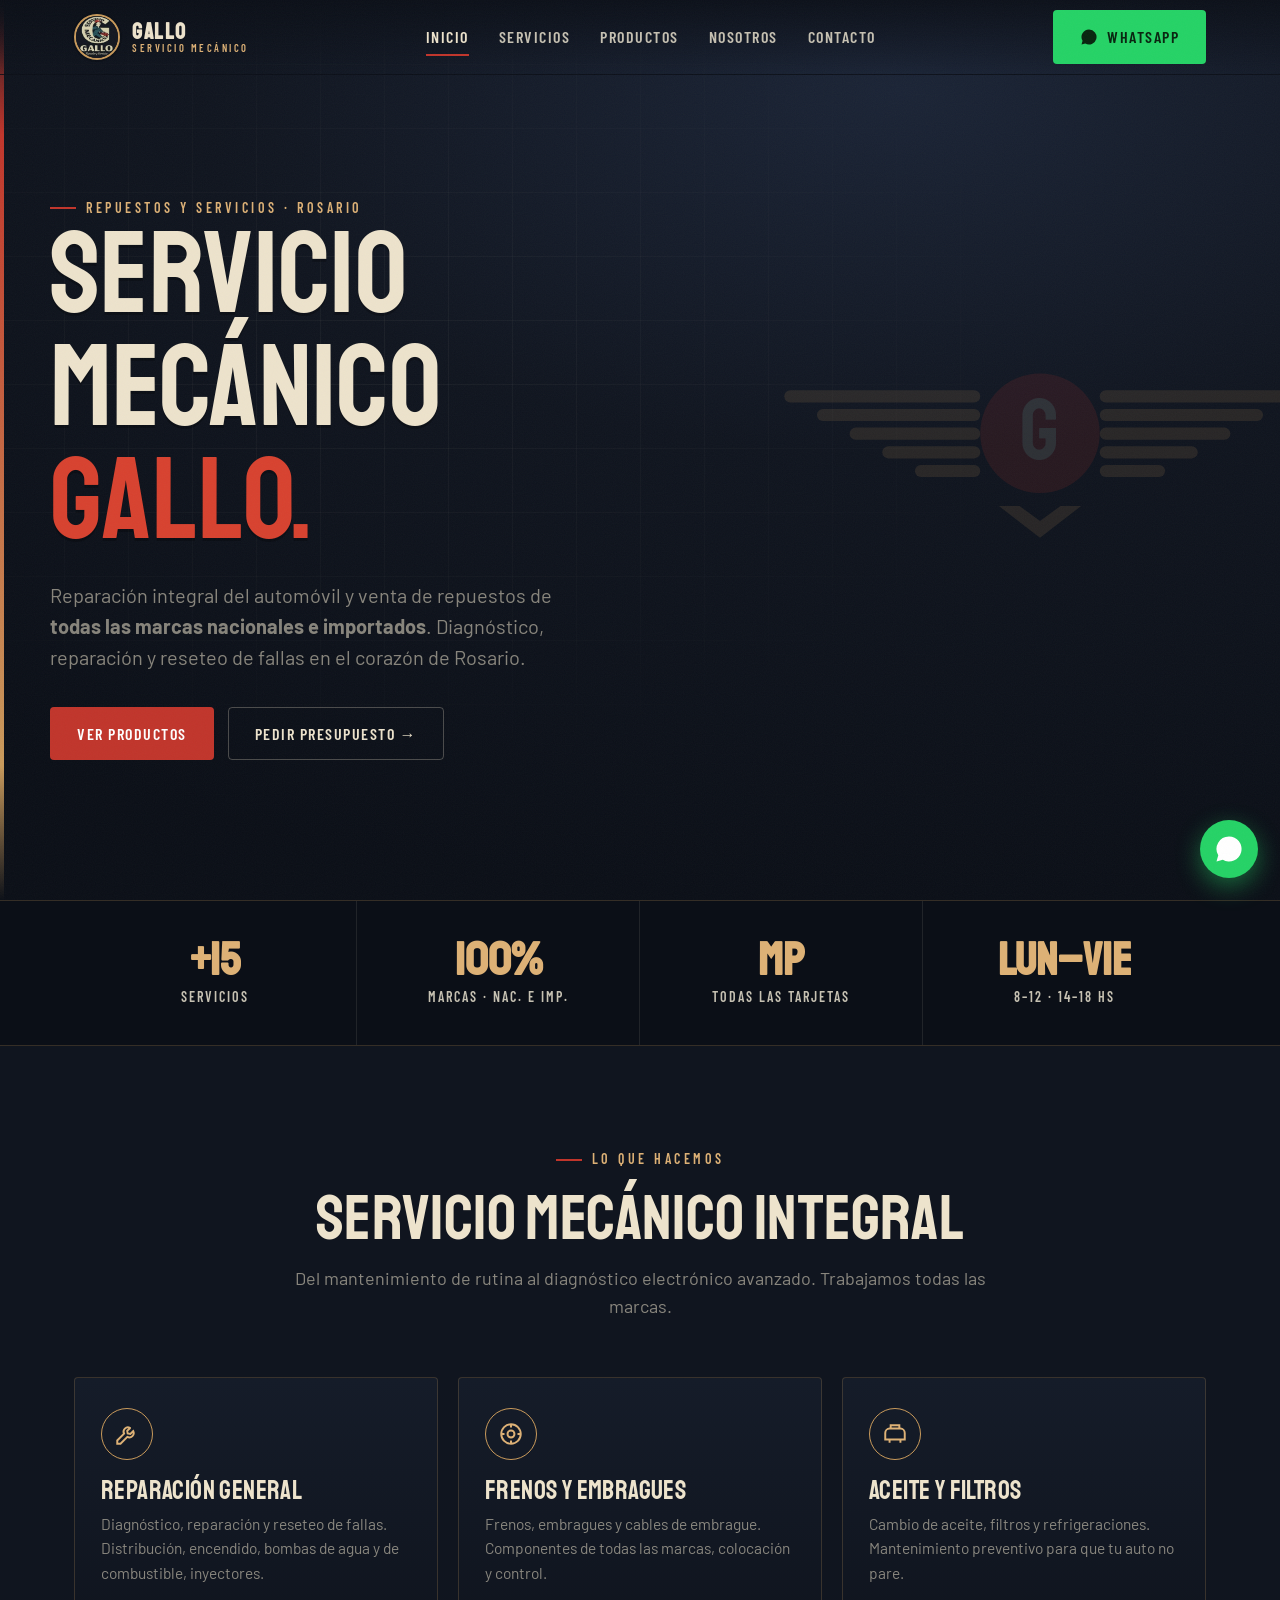
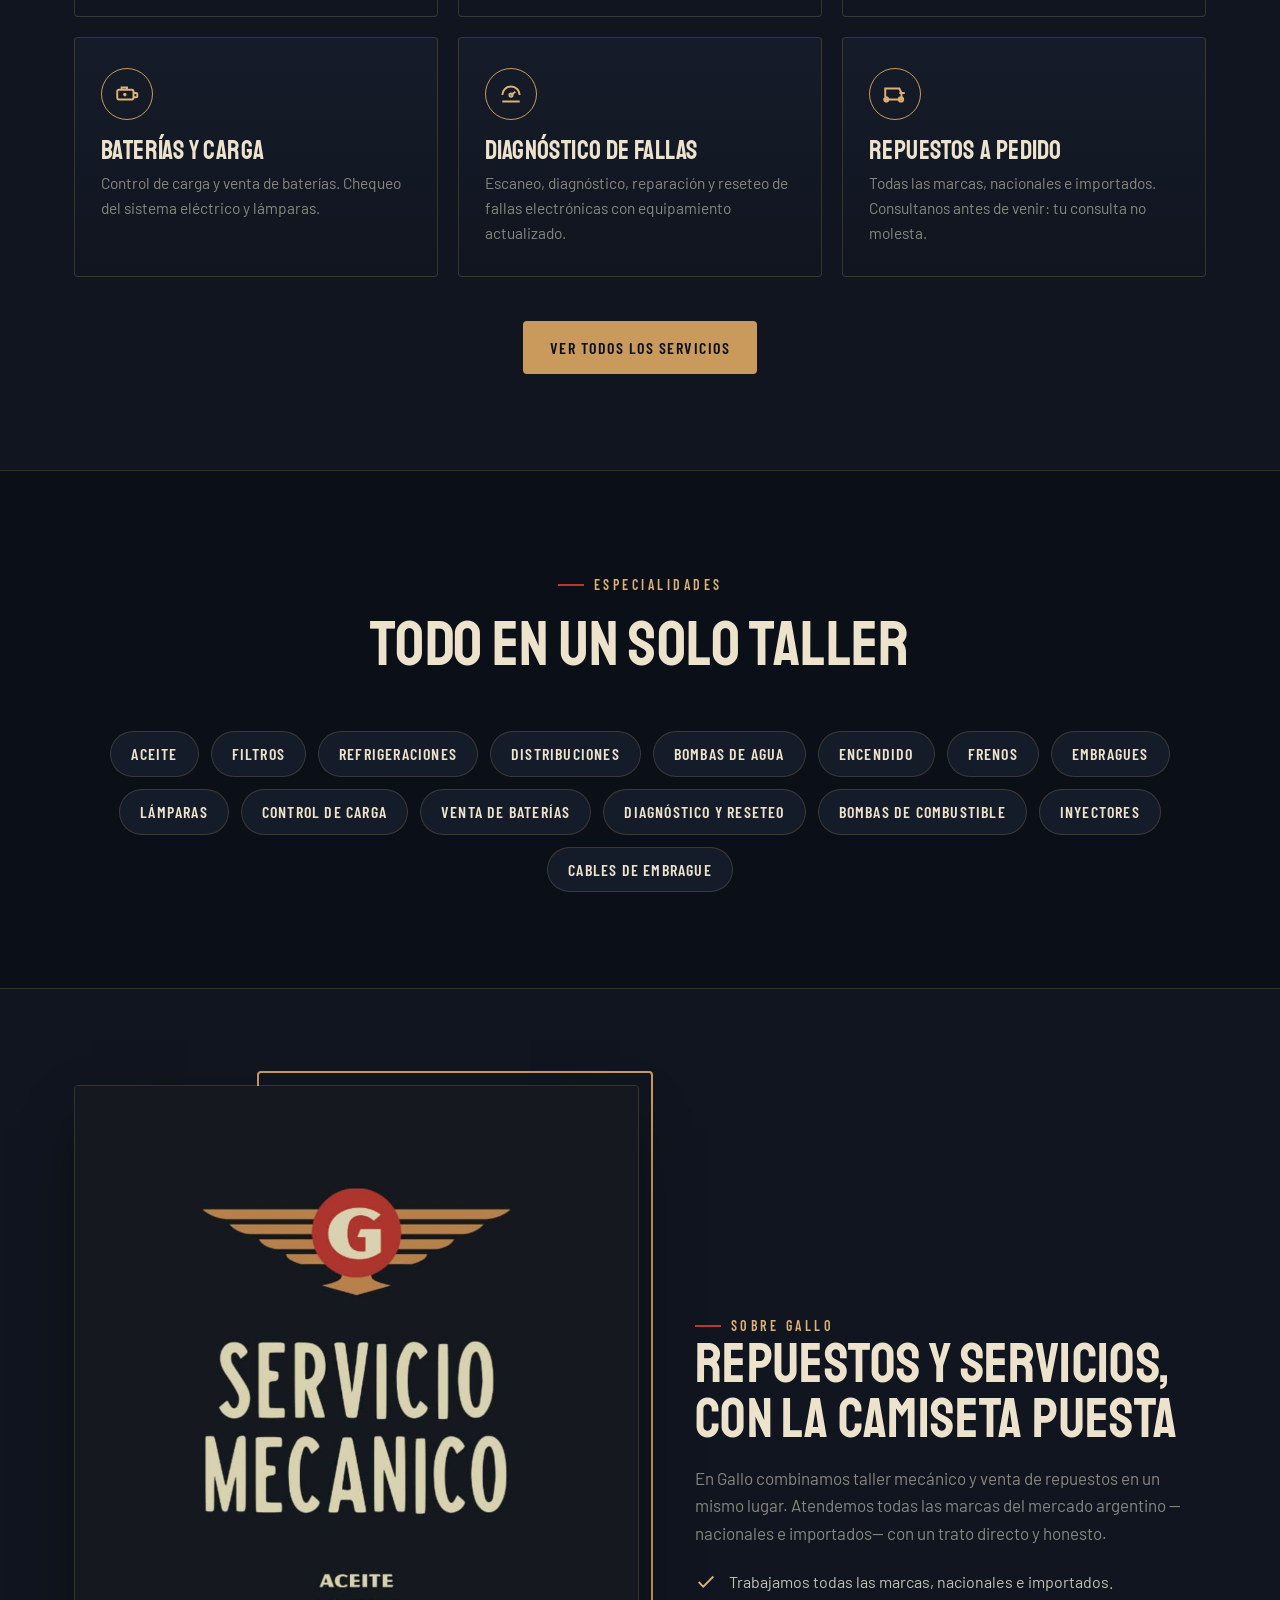
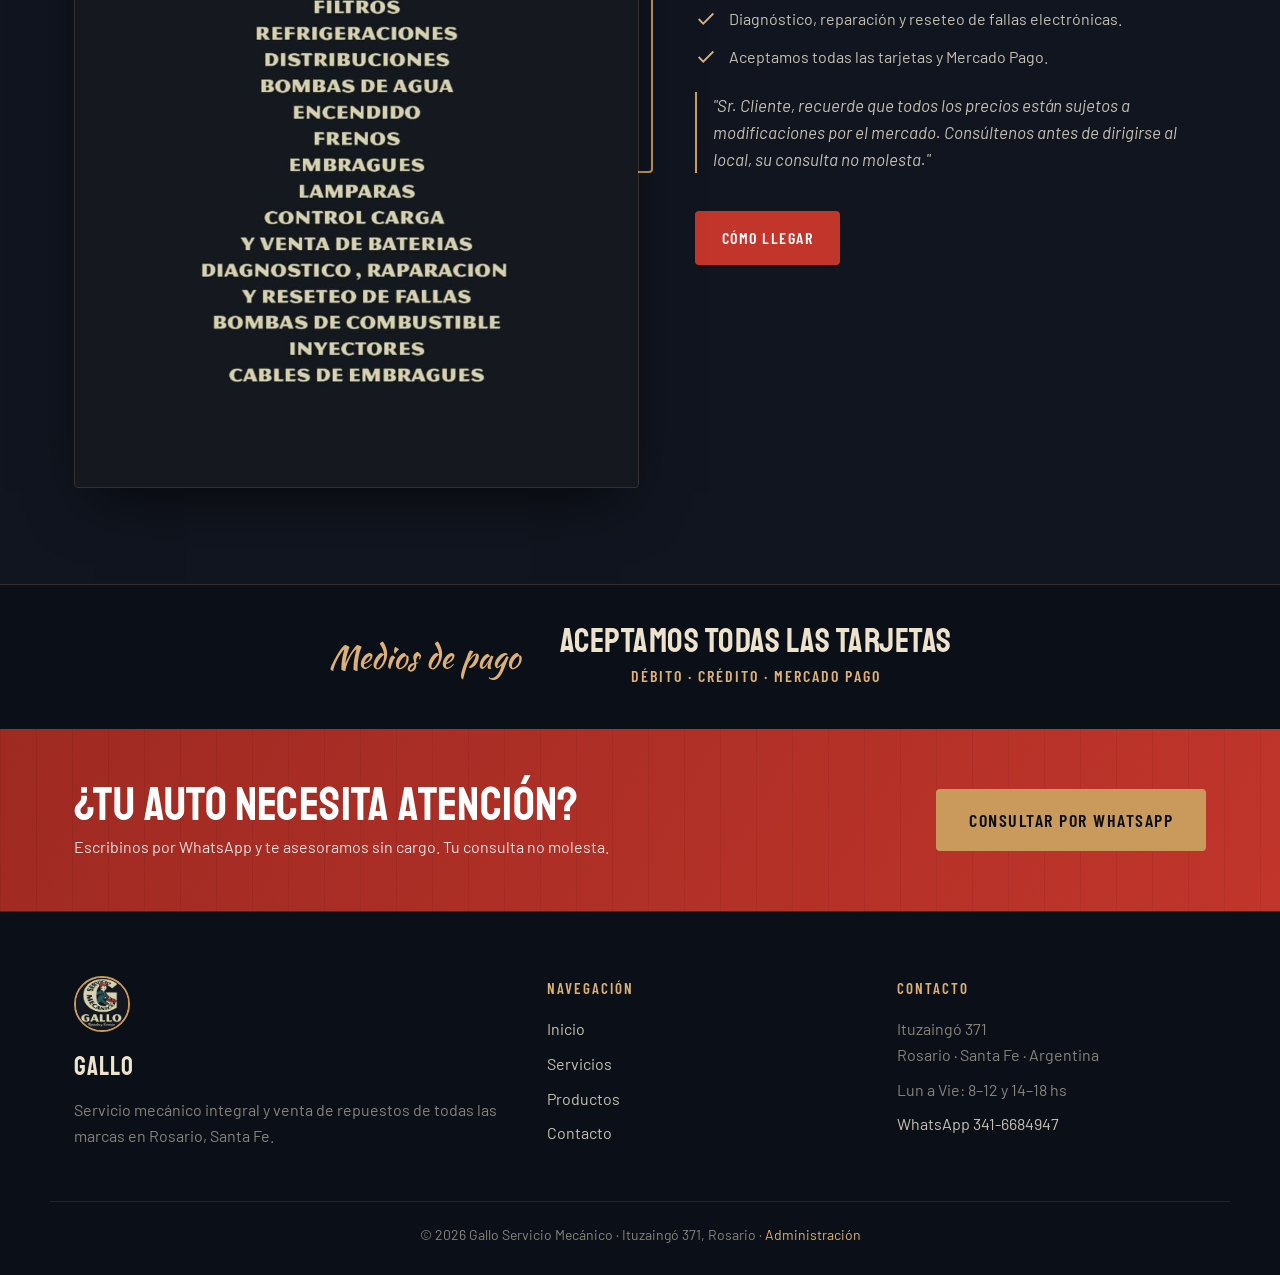
==== index.html @ 58a60e8d "Sitio Gallo Servicio Mecánico: web institucional + catálogo + panel admin (Supabase) Co-Authored-By:" ====
<!DOCTYPE html>
<html lang="es">
<head>
<meta charset="utf-8">
<meta name="viewport" content="width=device-width, initial-scale=1">
<title>GALLO Servicio Mecánico y Repuestos en Rosario | Ituzaingó 371</title>
<meta name="description" content="Gallo Servicio Mecánico en Rosario: reparación integral, repuestos de todas las marcas nacionales e importados. Aceite, filtros, frenos, embragues, inyectores y más. Ituzaingó 371. Consultas 341-6684947.">
<meta name="keywords" content="taller mecánico Rosario, servicio mecánico, repuestos autos Rosario, inyectores, embragues, frenos, distribución, Gallo Rosario">
<meta name="robots" content="index, follow">
<meta name="geo.region" content="AR-S">
<meta name="geo.placename" content="Rosario, Santa Fe">
<meta property="og:type" content="website">
<meta property="og:locale" content="es_AR">
<meta property="og:site_name" content="Gallo Servicio Mecánico">
<meta property="og:title" content="GALLO Servicio Mecánico y Repuestos en Rosario">
<meta property="og:description" content="Reparación integral y repuestos de todas las marcas. Ituzaingó 371, Rosario.">
<meta property="og:image" content="assets/servicio-mecanico.jpg">
<link rel="icon" href="assets/logo.jpg">
<link rel="preconnect" href="https://fonts.googleapis.com">
<link rel="preconnect" href="https://fonts.gstatic.com" crossorigin>
<link href="https://fonts.googleapis.com/css2?family=Staatliches&family=Barlow:wght@400;500;600;700&family=Barlow+Condensed:wght@500;600;700&family=Kaushan+Script&display=swap" rel="stylesheet">
<link rel="stylesheet" href="css/styles.css">
<script type="application/ld+json">
{
  "@context":"https://schema.org","@type":"AutoRepair",
  "name":"Gallo Servicio Mecánico",
  "description":"Servicio mecánico integral y venta de repuestos de todas las marcas nacionales e importados en Rosario.",
  "telephone":"+5493416684947",
  "url":"https://gallomecanico.com",
  "address":{"@type":"PostalAddress","streetAddress":"Ituzaingó 371","addressLocality":"Rosario","addressRegion":"Santa Fe","addressCountry":"AR"},
  "openingHoursSpecification":[{"@type":"OpeningHoursSpecification","dayOfWeek":["Monday","Tuesday","Wednesday","Thursday","Friday"],"opens":"08:00","closes":"12:00"},{"@type":"OpeningHoursSpecification","dayOfWeek":["Monday","Tuesday","Wednesday","Thursday","Friday"],"opens":"14:00","closes":"18:00"}],
  "priceRange":"$$"
}
</script>
</head>
<body>

<!-- ═══════════ NAV ═══════════ -->
<header class="nav">
  <div class="wrap nav-inner">
    <a href="index.html" class="brand">
      <img src="assets/logo.jpg" alt="Logo Gallo Servicio Mecánico">
      <span class="brand-txt"><b>GALLO</b><span>Servicio Mecánico</span></span>
    </a>
    <nav class="nav-links" id="navLinks">
      <a href="index.html" class="active">Inicio</a>
      <a href="servicios.html">Servicios</a>
      <a href="productos.html">Productos</a>
      <a href="index.html#nosotros">Nosotros</a>
      <a href="contacto.html">Contacto</a>
    </nav>
    <div class="nav-cta">
      <a class="btn btn-wa" href="https://wa.me/5493416684947?text=Hola%20Gallo!%20Quiero%20hacer%20una%20consulta." target="_blank" rel="noopener">
        <svg viewBox="0 0 24 24" fill="currentColor"><path d="M17.5 14.4c-.3-.15-1.77-.87-2.04-.97-.27-.1-.47-.15-.67.15-.2.3-.77.97-.94 1.17-.17.2-.35.22-.65.07-.3-.15-1.26-.46-2.4-1.48-.89-.79-1.49-1.77-1.66-2.07-.17-.3-.02-.46.13-.61.13-.13.3-.35.45-.52.15-.17.2-.3.3-.5.1-.2.05-.37-.02-.52-.07-.15-.67-1.62-.92-2.22-.24-.58-.49-.5-.67-.51h-.57c-.2 0-.52.07-.8.37-.27.3-1.04 1.02-1.04 2.49s1.07 2.89 1.22 3.09c.15.2 2.1 3.2 5.08 4.49.71.31 1.26.49 1.69.62.71.23 1.36.2 1.87.12.57-.09 1.77-.72 2.02-1.42.25-.7.25-1.29.17-1.42-.07-.13-.27-.2-.57-.35zM12 2a10 10 0 00-8.6 15.06L2 22l5.06-1.33A10 10 0 1012 2z"/></svg>
        WhatsApp
      </a>
    </div>
    <button class="nav-toggle" id="navToggle" aria-label="Menú"><span></span><span></span><span></span></button>
  </div>
</header>

<!-- ═══════════ HERO ═══════════ -->
<section class="hero" id="inicio">
  <div class="hero-grid-lines"></div>
  <div class="hero-accent"></div>

  <!-- emblema alado decorativo -->
  <svg class="hero-badge-deco" viewBox="0 0 600 260" aria-hidden="true">
    <g fill="currentColor">
      <rect x="26"  y="66"  width="210" height="13" rx="6.5"/>
      <rect x="61"  y="86"  width="175" height="13" rx="6.5"/>
      <rect x="96"  y="106" width="140" height="13" rx="6.5"/>
      <rect x="131" y="126" width="105" height="13" rx="6.5"/>
      <rect x="166" y="146" width="70"  height="13" rx="6.5"/>
      <rect x="364" y="66"  width="210" height="13" rx="6.5"/>
      <rect x="364" y="86"  width="175" height="13" rx="6.5"/>
      <rect x="364" y="106" width="140" height="13" rx="6.5"/>
      <rect x="364" y="126" width="105" height="13" rx="6.5"/>
      <rect x="364" y="146" width="70"  height="13" rx="6.5"/>
    </g>
    <circle cx="300" cy="112" r="64" fill="#C1352B"/>
    <text x="300" y="140" text-anchor="middle" font-family="Staatliches,sans-serif" font-size="92" fill="#EDE3CC">G</text>
    <path d="M256 190 L300 224 L344 190 L322 190 L300 206 L278 190 Z" fill="currentColor"/>
  </svg>

  <div class="wrap hero-content">
    <span class="eyebrow reveal">Repuestos y Servicios · Rosario</span>
    <h1 class="reveal" style="transition-delay:.05s">Servicio<br>Mecánico<br><span class="accent">Gallo.</span></h1>
    <p class="lead reveal" style="transition-delay:.1s">Reparación integral del automóvil y venta de repuestos de <strong>todas las marcas nacionales e importados</strong>. Diagnóstico, reparación y reseteo de fallas en el corazón de Rosario.</p>
    <div class="hero-cta reveal" style="transition-delay:.15s">
      <a class="btn btn-red" href="productos.html">Ver productos</a>
      <a class="btn btn-ghost" href="https://wa.me/5493416684947?text=Hola%20Gallo!%20Quiero%20un%20presupuesto." target="_blank" rel="noopener">Pedir presupuesto →</a>
    </div>
  </div>
</section>

<!-- ═══════════ STATS ═══════════ -->
<section class="stats">
  <div class="wrap stats-grid">
    <div class="stat reveal"><b>+15</b><span>Servicios</span></div>
    <div class="stat reveal" style="transition-delay:.05s"><b>100%</b><span>Marcas · Nac. e Imp.</span></div>
    <div class="stat reveal" style="transition-delay:.1s"><b>MP</b><span>Todas las tarjetas</span></div>
    <div class="stat reveal" style="transition-delay:.15s"><b>Lun–Vie</b><span>8–12 · 14–18 hs</span></div>
  </div>
</section>

<!-- ═══════════ SERVICIOS ═══════════ -->
<section class="section-pad" id="servicios">
  <div class="wrap">
    <div class="sec-head center reveal">
      <span class="eyebrow">Lo que hacemos</span>
      <h2>Servicio mecánico integral</h2>
      <p>Del mantenimiento de rutina al diagnóstico electrónico avanzado. Trabajamos todas las marcas.</p>
    </div>

    <div class="svc-grid">
      <article class="svc reveal">
        <div class="svc-ico"><svg viewBox="0 0 24 24" fill="none" stroke="currentColor" stroke-width="1.8"><path d="M14.7 6.3a4 4 0 00-5.4 5.4L3 18v3h3l6.3-6.3a4 4 0 005.4-5.4l-2.6 2.6-2.5-.4-.4-2.5 2.5-2.3z"/></svg></div>
        <h3>Reparación general</h3>
        <p>Diagnóstico, reparación y reseteo de fallas. Distribución, encendido, bombas de agua y de combustible, inyectores.</p>
      </article>
      <article class="svc reveal" style="transition-delay:.05s">
        <div class="svc-ico"><svg viewBox="0 0 24 24" fill="none" stroke="currentColor" stroke-width="1.8"><circle cx="12" cy="12" r="9"/><circle cx="12" cy="12" r="3.2"/><path d="M12 3v3M12 18v3M3 12h3M18 12h3"/></svg></div>
        <h3>Frenos y embragues</h3>
        <p>Frenos, embragues y cables de embrague. Componentes de todas las marcas, colocación y control.</p>
      </article>
      <article class="svc reveal" style="transition-delay:.1s">
        <div class="svc-ico"><svg viewBox="0 0 24 24" fill="none" stroke="currentColor" stroke-width="1.8"><path d="M7 7h10a4 4 0 014 4v6H3v-6a4 4 0 014-4z"/><path d="M8 7V4h8v3M7 17v3M17 17v3"/></svg></div>
        <h3>Aceite y filtros</h3>
        <p>Cambio de aceite, filtros y refrigeraciones. Mantenimiento preventivo para que tu auto no pare.</p>
      </article>
      <article class="svc reveal">
        <div class="svc-ico"><svg viewBox="0 0 24 24" fill="none" stroke="currentColor" stroke-width="1.8"><rect x="3" y="8" width="15" height="9" rx="1.5"/><path d="M18 11h2.5a1 1 0 011 1v2a1 1 0 01-1 1H18M7 8V6h5v2M8.5 12.5h3M10 11v3"/></svg></div>
        <h3>Baterías y carga</h3>
        <p>Control de carga y venta de baterías. Chequeo del sistema eléctrico y lámparas.</p>
      </article>
      <article class="svc reveal" style="transition-delay:.05s">
        <div class="svc-ico"><svg viewBox="0 0 24 24" fill="none" stroke="currentColor" stroke-width="1.8"><path d="M4 13a8 8 0 0116 0"/><path d="M12 13l4-3"/><circle cx="12" cy="13" r="1.5"/><path d="M4 19h16"/></svg></div>
        <h3>Diagnóstico de fallas</h3>
        <p>Escaneo, diagnóstico, reparación y reseteo de fallas electrónicas con equipamiento actualizado.</p>
      </article>
      <article class="svc reveal" style="transition-delay:.1s">
        <div class="svc-ico"><svg viewBox="0 0 24 24" fill="none" stroke="currentColor" stroke-width="1.8"><path d="M3 7h13l2 4v6H3zM16 11h5M6 17a2 2 0 100 .01"/><circle cx="17.5" cy="17" r="2"/></svg></div>
        <h3>Repuestos a pedido</h3>
        <p>Todas las marcas, nacionales e importados. Consultanos antes de venir: tu consulta no molesta.</p>
      </article>
    </div>

    <div class="center reveal" style="margin-top:44px">
      <a class="btn btn-gold" href="servicios.html">Ver todos los servicios</a>
    </div>
  </div>
</section>

<!-- ═══════════ LISTA COMPLETA (chips) ═══════════ -->
<section class="section-pad bg-900" style="border-top:1px solid var(--line);border-bottom:1px solid var(--line)">
  <div class="wrap">
    <div class="sec-head center reveal">
      <span class="eyebrow">Especialidades</span>
      <h2>Todo en un solo taller</h2>
    </div>
    <div class="svc-chips reveal">
      <span class="chip">Aceite</span><span class="chip">Filtros</span><span class="chip">Refrigeraciones</span>
      <span class="chip">Distribuciones</span><span class="chip">Bombas de agua</span><span class="chip">Encendido</span>
      <span class="chip">Frenos</span><span class="chip">Embragues</span><span class="chip">Lámparas</span>
      <span class="chip">Control de carga</span><span class="chip">Venta de baterías</span>
      <span class="chip">Diagnóstico y reseteo</span><span class="chip">Bombas de combustible</span>
      <span class="chip">Inyectores</span><span class="chip">Cables de embrague</span>
    </div>
  </div>
</section>

<!-- ═══════════ NOSOTROS ═══════════ -->
<section class="section-pad" id="nosotros">
  <div class="wrap split">
    <div class="split-media reveal">
      <span class="frame"></span>
      <img src="assets/servicio-mecanico.jpg" alt="Servicio Mecánico Gallo en Rosario">
    </div>
    <div class="reveal" style="transition-delay:.08s">
      <span class="eyebrow">Sobre Gallo</span>
      <h2>Repuestos y servicios, con la camiseta puesta</h2>
      <p>En Gallo combinamos taller mecánico y venta de repuestos en un mismo lugar. Atendemos todas las marcas del mercado argentino —nacionales e importados— con un trato directo y honesto.</p>
      <ul>
        <li><svg viewBox="0 0 24 24" fill="none" stroke="currentColor" stroke-width="2"><path d="M20 6L9 17l-5-5"/></svg><span>Trabajamos todas las marcas, nacionales e importados.</span></li>
        <li><svg viewBox="0 0 24 24" fill="none" stroke="currentColor" stroke-width="2"><path d="M20 6L9 17l-5-5"/></svg><span>Diagnóstico, reparación y reseteo de fallas electrónicas.</span></li>
        <li><svg viewBox="0 0 24 24" fill="none" stroke="currentColor" stroke-width="2"><path d="M20 6L9 17l-5-5"/></svg><span>Aceptamos todas las tarjetas y Mercado Pago.</span></li>
      </ul>
      <p style="font-style:italic;color:var(--cream-dim);border-left:2px solid var(--gold);padding-left:16px">"Sr. Cliente, recuerde que todos los precios están sujetos a modificaciones por el mercado. Consúltenos antes de dirigirse al local, su consulta no molesta."</p>
      <a class="btn btn-red" style="margin-top:22px" href="contacto.html">Cómo llegar</a>
    </div>
  </div>
</section>

<!-- ═══════════ MEDIOS DE PAGO ═══════════ -->
<section class="pay">
  <div class="wrap reveal">
    <span class="script">Medios de pago</span>
    <div style="display:flex;flex-direction:column;align-items:center;gap:6px">
      <strong class="display" style="font-size:34px;color:var(--cream)">Aceptamos todas las tarjetas</strong>
      <span class="cond" style="text-transform:uppercase;letter-spacing:2px;color:var(--gold-bright);font-weight:600">Débito · Crédito · Mercado Pago</span>
    </div>
  </div>
</section>

<!-- ═══════════ CTA ═══════════ -->
<section class="cta-strip">
  <div class="wrap">
    <div>
      <h2>¿Tu auto necesita atención?</h2>
      <p>Escribinos por WhatsApp y te asesoramos sin cargo. Tu consulta no molesta.</p>
    </div>
    <a class="btn btn-gold" href="https://wa.me/5493416684947?text=Hola%20Gallo!%20Necesito%20un%20turno." target="_blank" rel="noopener" style="font-size:18px;padding:16px 32px">Consultar por WhatsApp</a>
  </div>
</section>

<!-- ═══════════ FOOTER ═══════════ -->
<footer class="footer" id="contacto">
  <div class="wrap footer-grid">
    <div class="footer-brand">
      <img src="assets/logo.jpg" alt="Gallo Servicio Mecánico">
      <p style="color:var(--cream);font-family:'Staatliches';font-size:26px;letter-spacing:1px">GALLO</p>
      <p>Servicio mecánico integral y venta de repuestos de todas las marcas en Rosario, Santa Fe.</p>
    </div>
    <div>
      <h4>Navegación</h4>
      <a href="index.html">Inicio</a>
      <a href="servicios.html">Servicios</a>
      <a href="productos.html">Productos</a>
      <a href="contacto.html">Contacto</a>
    </div>
    <div>
      <h4>Contacto</h4>
      <p>Ituzaingó 371<br>Rosario · Santa Fe · Argentina</p>
      <p>Lun a Vie: 8–12 y 14–18 hs</p>
      <a href="https://wa.me/5493416684947" target="_blank" rel="noopener">WhatsApp 341-6684947</a>
    </div>
  </div>
  <div class="wrap footer-bottom">
    © <span id="yr"></span> Gallo Servicio Mecánico · Ituzaingó 371, Rosario · <a href="admin.html">Administración</a>
  </div>
</footer>

<a class="wa-float" href="https://wa.me/5493416684947?text=Hola%20Gallo!" target="_blank" rel="noopener" aria-label="WhatsApp">
  <svg viewBox="0 0 24 24" fill="currentColor"><path d="M17.5 14.4c-.3-.15-1.77-.87-2.04-.97-.27-.1-.47-.15-.67.15-.2.3-.77.97-.94 1.17-.17.2-.35.22-.65.07-.3-.15-1.26-.46-2.4-1.48-.89-.79-1.49-1.77-1.66-2.07-.17-.3-.02-.46.13-.61.13-.13.3-.35.45-.52.15-.17.2-.3.3-.5.1-.2.05-.37-.02-.52-.07-.15-.67-1.62-.92-2.22-.24-.58-.49-.5-.67-.51h-.57c-.2 0-.52.07-.8.37-.27.3-1.04 1.02-1.04 2.49s1.07 2.89 1.22 3.09c.15.2 2.1 3.2 5.08 4.49.71.31 1.26.49 1.69.62.71.23 1.36.2 1.87.12.57-.09 1.77-.72 2.02-1.42.25-.7.25-1.29.17-1.42-.07-.13-.27-.2-.57-.35zM12 2a10 10 0 00-8.6 15.06L2 22l5.06-1.33A10 10 0 1012 2z"/></svg>
</a>

<script>document.getElementById('yr').textContent=new Date().getFullYear();</script>
<script src="js/site.js"></script>
</body>
</html>
---- css/styles.css ----
/* ======================================================================
   GALLO · Servicio Mecánico — Sistema de diseño
   Estética: vintage garage / automotor retro
   Navy profundo · crema · rojo insignia · dorado ala
   ====================================================================== */

/* ---------- Tokens ---------- */
:root{
  --navy-900:#0B0F17;
  --navy-800:#10151F;
  --navy-700:#151C29;
  --navy-600:#1B2434;
  --navy-500:#232E42;
  --line:rgba(201,154,91,.22);      /* hairline dorada */
  --line-soft:rgba(237,227,204,.10);

  --cream:#EDE3CC;
  --cream-dim:#C6C1B2;
  --cream-mute:rgba(237,227,204,.55);

  --red:#C1352B;
  --red-bright:#D8422F;
  --red-deep:#9E2A22;

  --gold:#C99A5B;
  --gold-bright:#DDB176;

  --wa:#25D366;
  --wa-dark:#1DAE55;

  --shadow-lg:0 24px 60px -20px rgba(0,0,0,.7);
  --shadow-md:0 12px 30px -12px rgba(0,0,0,.6);

  --maxw:1180px;
  --radius:4px;
}

/* ---------- Reset ---------- */
*,*::before,*::after{box-sizing:border-box;margin:0;padding:0}
html{scroll-behavior:smooth;-webkit-text-size-adjust:100%}
body{
  font-family:'Barlow',system-ui,sans-serif;
  color:var(--cream);
  background:var(--navy-800);
  line-height:1.6;
  overflow-x:hidden;
  -webkit-font-smoothing:antialiased;
}
img{max-width:100%;display:block}
a{color:inherit}

/* Grano/textura sutil global */
body::before{
  content:"";
  position:fixed;inset:0;z-index:9999;pointer-events:none;opacity:.035;
  background-image:url("data:image/svg+xml,%3Csvg xmlns='http://www.w3.org/2000/svg' width='140' height='140'%3E%3Cfilter id='n'%3E%3CfeTurbulence type='fractalNoise' baseFrequency='0.9' numOctaves='2'/%3E%3C/filter%3E%3Crect width='100%25' height='100%25' filter='url(%23n)'/%3E%3C/svg%3E");
}

/* ---------- Tipografía ---------- */
.display{font-family:'Staatliches',sans-serif;font-weight:400;letter-spacing:.5px;line-height:.95;text-transform:uppercase}
.script{font-family:'Kaushan Script',cursive;font-weight:400}
.cond{font-family:'Barlow Condensed',sans-serif}

h1,h2,h3{font-family:'Staatliches',sans-serif;font-weight:400;line-height:.98;text-transform:uppercase;letter-spacing:.4px;color:var(--cream)}

.eyebrow{
  font-family:'Barlow Condensed',sans-serif;
  text-transform:uppercase;letter-spacing:3.5px;font-weight:600;
  font-size:14px;color:var(--gold-bright);
  display:inline-flex;align-items:center;gap:10px;
}
.eyebrow::before{content:"";width:26px;height:2px;background:var(--red);display:inline-block}

/* ---------- Layout ---------- */
.wrap{max-width:var(--maxw);margin:0 auto;padding:0 24px;width:100%}
section{position:relative}
.section-pad{padding:96px 0}
.center{text-align:center}

/* ---------- Botones ---------- */
.btn{
  display:inline-flex;align-items:center;gap:9px;
  font-family:'Barlow Condensed',sans-serif;
  text-transform:uppercase;letter-spacing:1.5px;font-weight:600;font-size:16px;
  padding:13px 26px;border-radius:var(--radius);text-decoration:none;
  border:1.5px solid transparent;cursor:pointer;transition:.18s ease;
  white-space:nowrap;
}
.btn-red{background:var(--red);color:#fff}
.btn-red:hover{background:var(--red-bright);transform:translateY(-1px)}
.btn-wa{background:var(--wa);color:#08240f}
.btn-wa:hover{background:var(--wa-dark);color:#fff;transform:translateY(-1px)}
.btn-ghost{background:transparent;color:var(--cream);border-color:rgba(237,227,204,.28)}
.btn-ghost:hover{border-color:var(--gold);color:var(--gold-bright)}
.btn-gold{background:var(--gold);color:var(--navy-900)}
.btn-gold:hover{background:var(--gold-bright)}
.btn svg{width:18px;height:18px;flex-shrink:0}

/* ---------- Nav ---------- */
.nav{
  position:fixed;top:0;left:0;right:0;z-index:100;
  transition:background .3s,box-shadow .3s,border-color .3s;
  background:linear-gradient(180deg,rgba(11,15,23,.85),rgba(11,15,23,0));
  border-bottom:1px solid transparent;
}
.nav.scrolled{
  background:rgba(11,15,23,.96);
  backdrop-filter:blur(10px);
  border-bottom:1px solid var(--line);
  box-shadow:0 8px 30px -18px #000;
}
.nav-inner{display:flex;align-items:center;justify-content:space-between;gap:20px;height:74px}
.brand{display:flex;align-items:center;gap:12px;text-decoration:none;flex-shrink:0}
.brand img{height:46px;width:46px;object-fit:cover;border-radius:50%;border:2px solid var(--gold);box-shadow:0 0 0 2px var(--navy-900)}
.brand-txt{display:flex;flex-direction:column;line-height:1}
.brand-txt b{font-family:'Staatliches',sans-serif;font-size:22px;letter-spacing:1.5px;color:var(--cream)}
.brand-txt span{font-family:'Barlow Condensed',sans-serif;font-size:10.5px;letter-spacing:2.5px;text-transform:uppercase;color:var(--gold-bright);font-weight:600}
.nav-links{display:flex;align-items:center;gap:30px}
.nav-links a{
  text-decoration:none;color:var(--cream-dim);
  font-family:'Barlow Condensed',sans-serif;text-transform:uppercase;
  letter-spacing:1.5px;font-weight:600;font-size:16px;transition:color .18s;position:relative;
}
.nav-links a::after{content:"";position:absolute;left:0;bottom:-6px;height:2px;width:0;background:var(--red);transition:width .22s}
.nav-links a:hover{color:var(--cream)}
.nav-links a:hover::after,.nav-links a.active::after{width:100%}
.nav-links a.active{color:var(--cream)}
.nav-cta{display:flex;align-items:center;gap:12px;flex-shrink:0}
.nav-toggle{display:none;background:none;border:0;cursor:pointer;padding:6px}
.nav-toggle span{display:block;width:26px;height:2px;background:var(--cream);margin:5px 0;transition:.25s}

@media(max-width:900px){
  .nav-links{
    position:fixed;inset:74px 0 auto 0;flex-direction:column;gap:0;
    background:rgba(11,15,23,.98);backdrop-filter:blur(10px);
    border-bottom:1px solid var(--line);
    max-height:0;overflow:hidden;transition:max-height .3s ease;
  }
  .nav-links.open{max-height:340px}
  .nav-links a{padding:16px 24px;width:100%;border-bottom:1px solid var(--line-soft);font-size:19px}
  .nav-toggle{display:block}
  .nav-cta .btn{display:none}
}

/* ---------- Winged badge (SVG usa currentColor) ---------- */
.badge-wing{color:var(--gold)}

/* ---------- Hero ---------- */
.hero{
  min-height:100vh;display:flex;align-items:center;position:relative;overflow:hidden;
  background:radial-gradient(120% 90% at 70% 10%,#1b2436 0%,var(--navy-800) 45%,var(--navy-900) 100%);
}
.hero-grid-lines{
  position:absolute;inset:0;pointer-events:none;opacity:.5;
  background-image:linear-gradient(var(--line-soft) 1px,transparent 1px),linear-gradient(90deg,var(--line-soft) 1px,transparent 1px);
  background-size:64px 64px;
  mask-image:radial-gradient(70% 60% at 30% 40%,#000,transparent 80%);
}
.hero-accent{position:absolute;left:0;top:0;bottom:0;width:4px;background:linear-gradient(180deg,transparent,var(--red) 15%,var(--gold) 85%,transparent)}
.hero-content{position:relative;z-index:3;padding:120px 0 70px}
.hero h1{font-size:clamp(52px,9vw,120px);color:var(--cream);text-shadow:0 3px 0 rgba(0,0,0,.25)}
.hero h1 .accent{color:var(--red-bright)}
.hero .lead{max-width:540px;color:var(--cream-mute);font-size:clamp(17px,2vw,20px);margin:22px 0 34px;line-height:1.55}
.hero-cta{display:flex;gap:14px;flex-wrap:wrap}
.hero-badge-deco{
  position:absolute;right:-40px;top:50%;transform:translateY(-50%);
  width:min(46vw,560px);opacity:.13;z-index:1;color:var(--gold);pointer-events:none;
}
@media(max-width:760px){.hero-badge-deco{display:none}}

/* ---------- Stat strip ---------- */
.stats{background:var(--navy-900);border-top:1px solid var(--line);border-bottom:1px solid var(--line)}
.stats-grid{display:grid;grid-template-columns:repeat(4,1fr)}
.stat{padding:36px 20px;text-align:center;border-right:1px solid var(--line-soft)}
.stat:last-child{border-right:0}
.stat b{display:block;font-family:'Staatliches',sans-serif;font-size:46px;color:var(--gold-bright);line-height:1}
.stat span{font-family:'Barlow Condensed',sans-serif;text-transform:uppercase;letter-spacing:2px;font-size:14px;color:var(--cream-dim);font-weight:600}
@media(max-width:720px){.stats-grid{grid-template-columns:repeat(2,1fr)}.stat:nth-child(2){border-right:0}.stat{border-bottom:1px solid var(--line-soft)}}

/* ---------- Section heading ---------- */
.sec-head{max-width:720px;margin-bottom:56px}
.sec-head.center{margin-left:auto;margin-right:auto}
.sec-head h2{font-size:clamp(38px,5.5vw,64px);margin:16px 0 14px}
.sec-head p{color:var(--cream-mute);font-size:18px}

/* ---------- Cards de servicio ---------- */
.svc-grid{display:grid;grid-template-columns:repeat(3,1fr);gap:20px}
@media(max-width:900px){.svc-grid{grid-template-columns:repeat(2,1fr)}}
@media(max-width:560px){.svc-grid{grid-template-columns:1fr}}
.svc{
  background:linear-gradient(180deg,var(--navy-700),var(--navy-800));
  border:1px solid var(--line);border-radius:var(--radius);padding:30px 26px;
  transition:.2s;position:relative;overflow:hidden;
}
.svc::before{content:"";position:absolute;left:0;top:0;height:3px;width:0;background:var(--red);transition:width .3s}
.svc:hover{transform:translateY(-4px);border-color:var(--gold);box-shadow:var(--shadow-md)}
.svc:hover::before{width:100%}
.svc-ico{width:52px;height:52px;display:grid;place-items:center;border:1.5px solid var(--gold);border-radius:50%;color:var(--gold-bright);margin-bottom:18px}
.svc-ico svg{width:26px;height:26px}
.svc h3{font-size:26px;margin-bottom:8px}
.svc p{color:var(--cream-mute);font-size:15.5px}

/* ---------- Lista de servicios (chips) ---------- */
.svc-chips{display:flex;flex-wrap:wrap;gap:12px;justify-content:center}
.chip{
  font-family:'Barlow Condensed',sans-serif;text-transform:uppercase;letter-spacing:1.2px;
  font-weight:600;font-size:16px;color:var(--cream);
  background:var(--navy-700);border:1px solid var(--line);border-radius:100px;
  padding:9px 20px;transition:.18s;
}
.chip:hover{background:var(--red);border-color:var(--red);color:#fff}

/* ---------- Split (nosotros) ---------- */
.split{display:grid;grid-template-columns:1.05fr .95fr;gap:56px;align-items:center}
@media(max-width:860px){.split{grid-template-columns:1fr;gap:32px}}
.split-media{position:relative}
.split-media img{border-radius:var(--radius);border:1px solid var(--line);box-shadow:var(--shadow-lg)}
.split-media .frame{position:absolute;inset:-14px -14px auto auto;width:70%;height:70%;border:2px solid var(--gold);border-radius:var(--radius);z-index:-1}
.split h2{font-size:clamp(34px,5vw,56px);margin-bottom:18px}
.split p{color:var(--cream-mute);margin-bottom:16px;font-size:17px}
.split ul{list-style:none;display:grid;gap:12px;margin:22px 0}
.split li{display:flex;gap:12px;align-items:flex-start;color:var(--cream-dim)}
.split li svg{width:22px;height:22px;color:var(--gold-bright);flex-shrink:0;margin-top:2px}

/* ---------- Franja CTA ---------- */
.cta-strip{background:linear-gradient(120deg,var(--red-deep),var(--red));position:relative;overflow:hidden}
.cta-strip::after{content:"";position:absolute;inset:0;background-image:linear-gradient(90deg,rgba(0,0,0,.15) 1px,transparent 1px);background-size:36px 100%;opacity:.4}
.cta-strip .wrap{display:flex;align-items:center;justify-content:space-between;gap:28px;padding:52px 24px;flex-wrap:wrap;position:relative;z-index:1}
.cta-strip h2{color:#fff;font-size:clamp(30px,4.5vw,48px)}
.cta-strip p{color:rgba(255,255,255,.85);margin-top:6px}

/* ---------- Franja medios de pago ---------- */
.pay{background:var(--navy-900);border-top:1px solid var(--line)}
.pay .wrap{display:flex;align-items:center;justify-content:center;gap:40px;padding:40px 24px;flex-wrap:wrap;text-align:center}
.pay .script{color:var(--gold-bright);font-size:32px}

/* ---------- Footer ---------- */
.footer{background:var(--navy-900);border-top:1px solid var(--line);padding:64px 0 28px}
.footer-grid{display:grid;grid-template-columns:1.4fr 1fr 1fr;gap:40px}
@media(max-width:760px){.footer-grid{grid-template-columns:1fr;gap:32px}}
.footer h4{font-family:'Barlow Condensed',sans-serif;text-transform:uppercase;letter-spacing:2px;font-size:15px;color:var(--gold-bright);margin-bottom:16px;font-weight:600}
.footer a{color:var(--cream-dim);text-decoration:none;transition:color .18s;display:block;margin-bottom:9px}
.footer a:hover{color:var(--cream)}
.footer p{color:var(--cream-mute);margin-bottom:9px}
.footer-brand img{height:56px;width:56px;border-radius:50%;border:2px solid var(--gold);margin-bottom:14px}
.footer-bottom{border-top:1px solid var(--line-soft);margin-top:44px;padding-top:22px;text-align:center;color:var(--cream-mute);font-size:14px}
.footer-bottom a{display:inline;color:var(--gold-bright)}

/* ---------- WhatsApp flotante ---------- */
.wa-float{
  position:fixed;right:22px;bottom:22px;z-index:200;
  width:58px;height:58px;border-radius:50%;background:var(--wa);
  display:grid;place-items:center;box-shadow:0 8px 24px rgba(37,211,102,.45);
  animation:waPulse 2.4s infinite;
}
.wa-float svg{width:30px;height:30px;color:#fff}
@keyframes waPulse{
  0%{box-shadow:0 8px 24px rgba(37,211,102,.5),0 0 0 0 rgba(37,211,102,.5)}
  70%{box-shadow:0 8px 24px rgba(37,211,102,.4),0 0 0 16px rgba(37,211,102,0)}
  100%{box-shadow:0 8px 24px rgba(37,211,102,.5),0 0 0 0 rgba(37,211,102,0)}
}

/* ---------- Mini hero (páginas internas) ---------- */
.mini-hero{
  padding:150px 0 70px;position:relative;overflow:hidden;
  background:radial-gradient(100% 120% at 80% 0%,#1b2436,var(--navy-900));
  border-bottom:1px solid var(--line);
}
.mini-hero h1{font-size:clamp(44px,7vw,86px);color:var(--cream)}
.mini-hero .crumb{font-family:'Barlow Condensed',sans-serif;text-transform:uppercase;letter-spacing:2px;color:var(--cream-mute);font-size:14px;margin-top:14px}
.mini-hero .crumb a{color:var(--gold-bright);text-decoration:none}

/* ---------- Reveal on scroll ---------- */
.reveal{opacity:0;transform:translateY(24px);transition:opacity .7s ease,transform .7s ease}
.reveal.in{opacity:1;transform:none}

/* ---------- Utilidades ---------- */
.bg-800{background:var(--navy-800)}
.bg-900{background:var(--navy-900)}
.bg-700{background:var(--navy-700)}
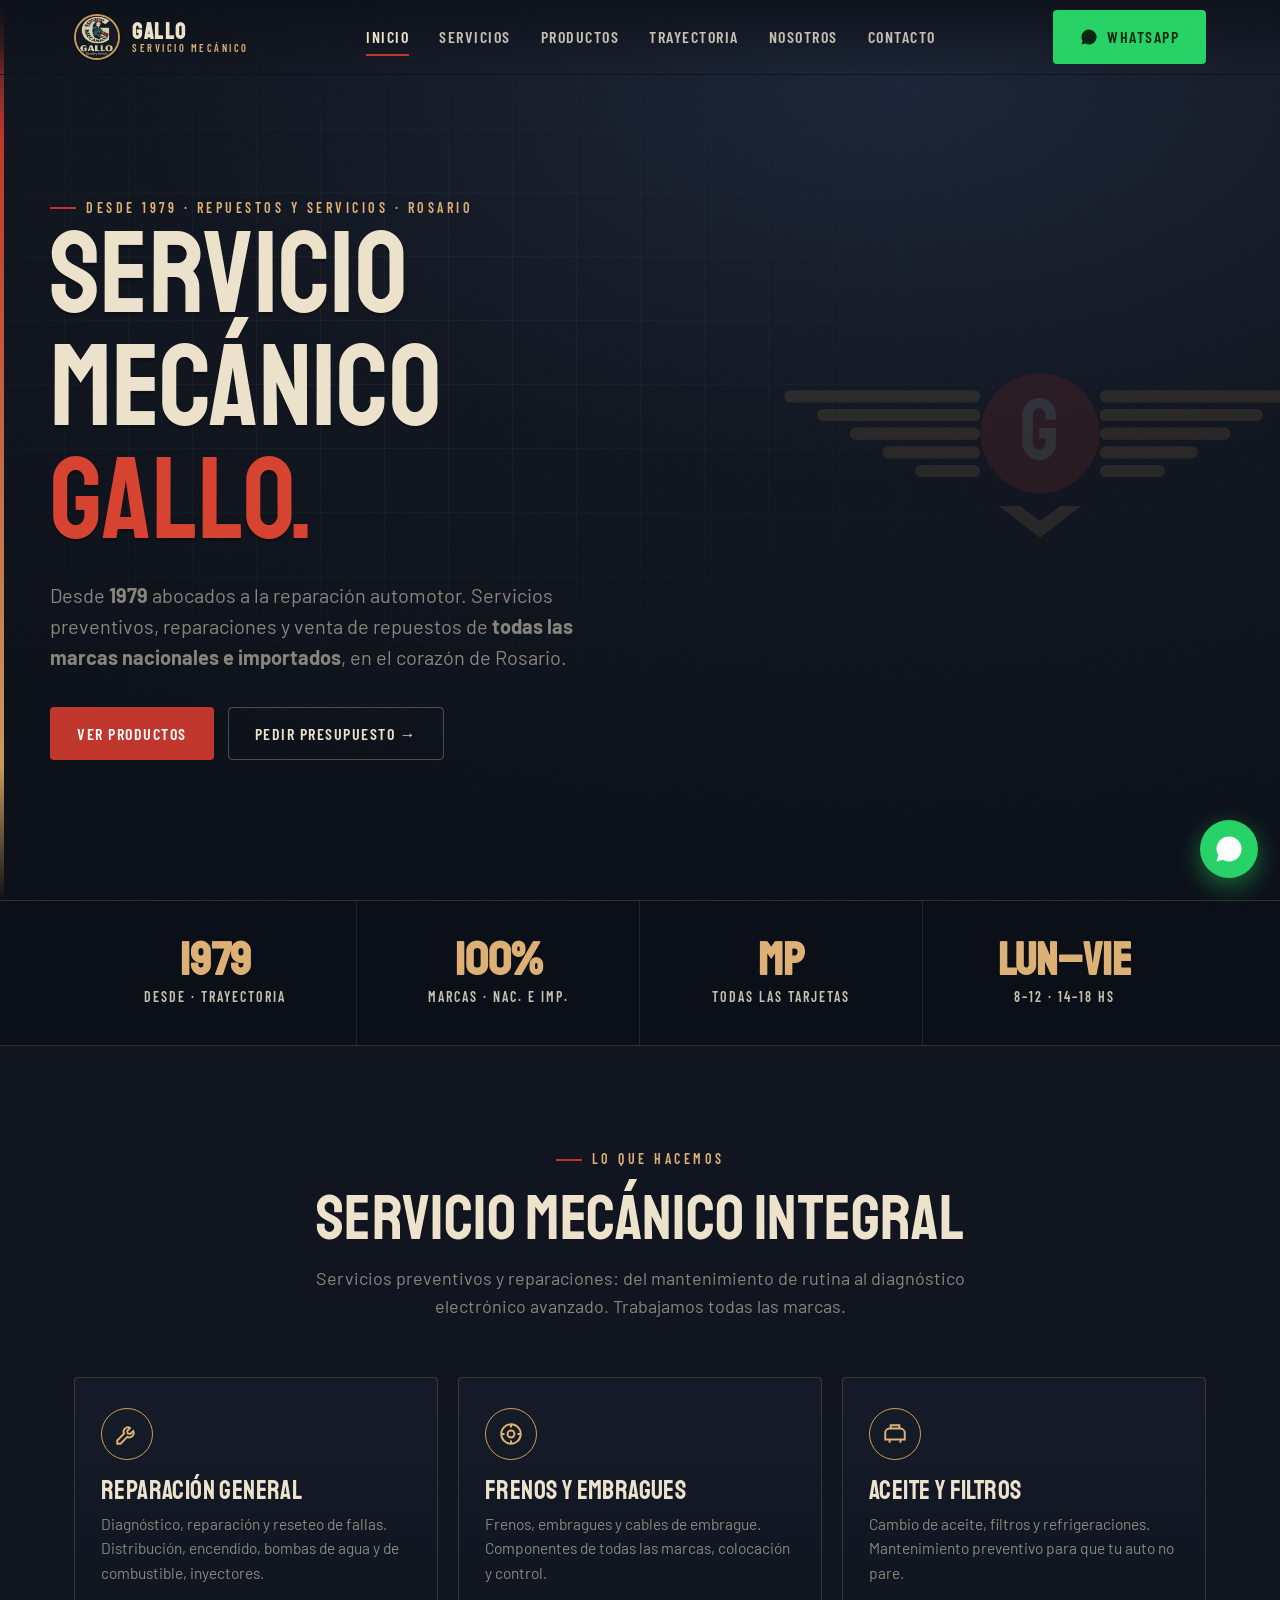
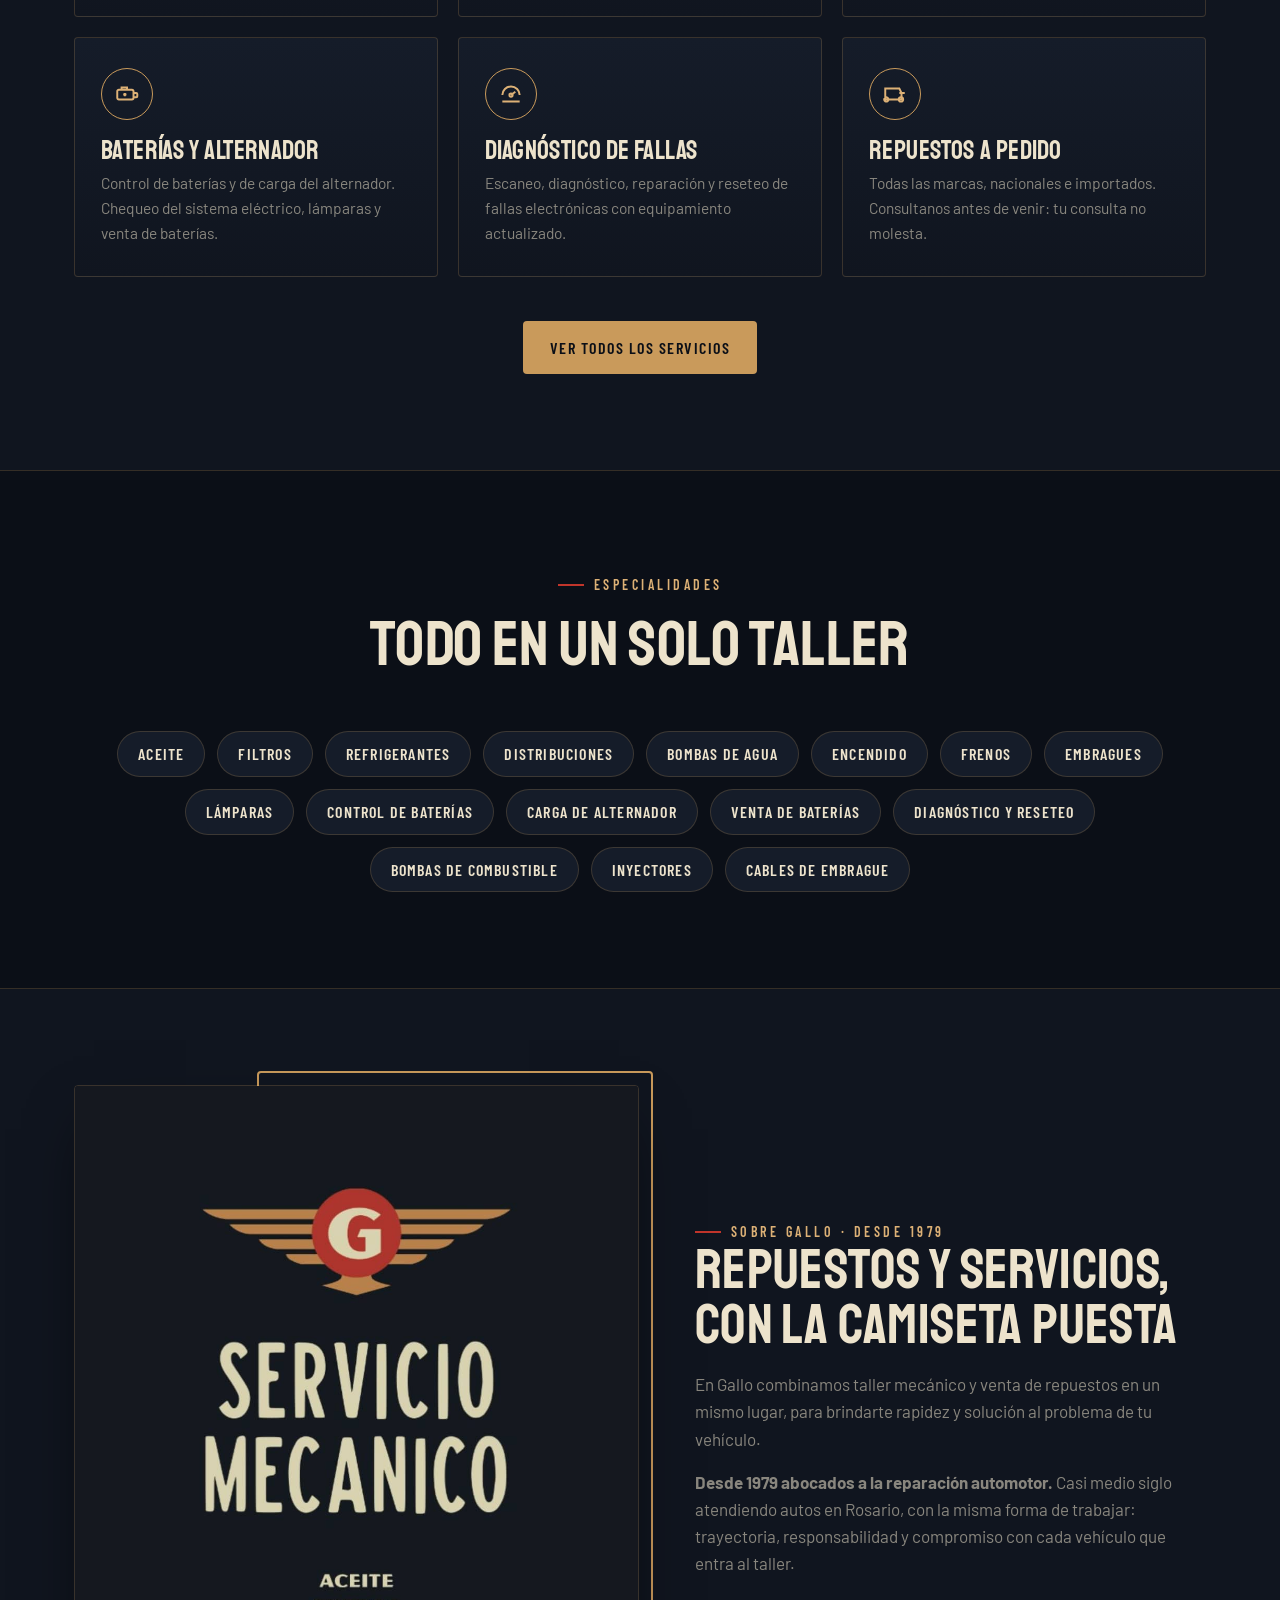
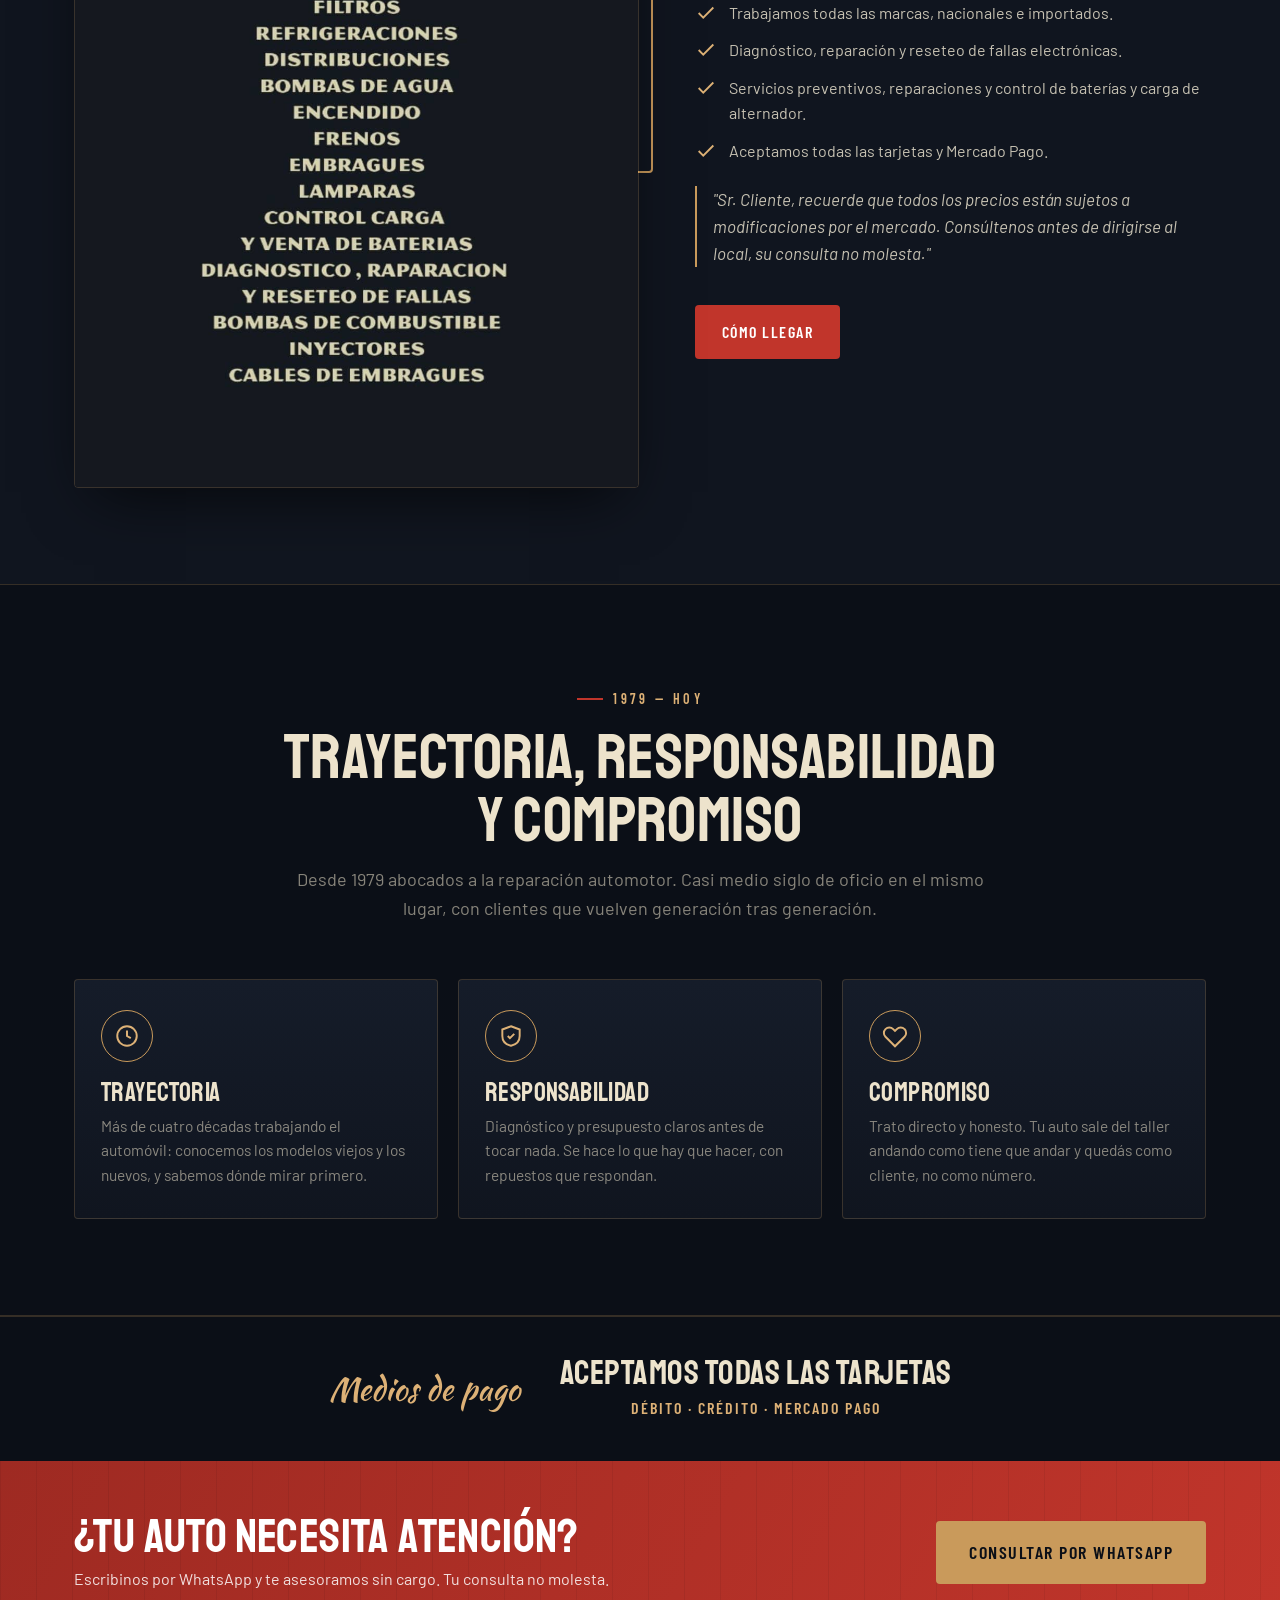
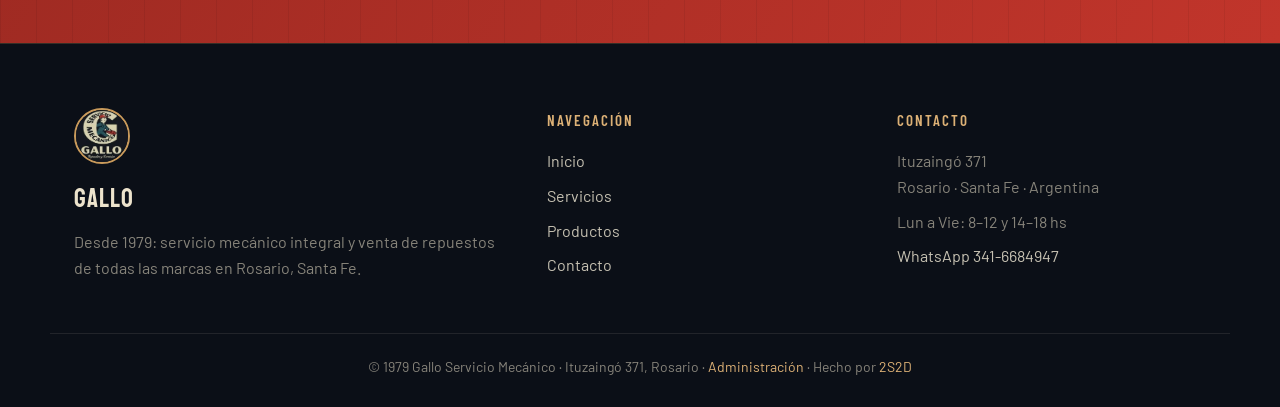
==== commit 975f2244: "Trayectoria desde 1979, ajustes de copy y crédito 2S2D - Copy: "Refrigeraciones" → "Refrigerantes" (" ====
--- a/index.html
+++ b/index.html
@@ -4,7 +4,7 @@
 <meta charset="utf-8">
 <meta name="viewport" content="width=device-width, initial-scale=1">
 <title>GALLO Servicio Mecánico y Repuestos en Rosario | Ituzaingó 371</title>
-<meta name="description" content="Gallo Servicio Mecánico en Rosario: reparación integral, repuestos de todas las marcas nacionales e importados. Aceite, filtros, frenos, embragues, inyectores y más. Ituzaingó 371. Consultas 341-6684947.">
+<meta name="description" content="Gallo Servicio Mecánico en Rosario, desde 1979: reparación integral, repuestos de todas las marcas nacionales e importados. Aceite, filtros, frenos, embragues, inyectores y más. Ituzaingó 371. Consultas 341-6684947.">
 <meta name="keywords" content="taller mecánico Rosario, servicio mecánico, repuestos autos Rosario, inyectores, embragues, frenos, distribución, Gallo Rosario">
 <meta name="robots" content="index, follow">
 <meta name="geo.region" content="AR-S">
@@ -13,7 +13,7 @@
 <meta property="og:locale" content="es_AR">
 <meta property="og:site_name" content="Gallo Servicio Mecánico">
 <meta property="og:title" content="GALLO Servicio Mecánico y Repuestos en Rosario">
-<meta property="og:description" content="Reparación integral y repuestos de todas las marcas. Ituzaingó 371, Rosario.">
+<meta property="og:description" content="Desde 1979 abocados a la reparación automotor. Reparación integral y repuestos de todas las marcas. Ituzaingó 371, Rosario.">
 <meta property="og:image" content="assets/servicio-mecanico.jpg">
 <link rel="icon" href="assets/logo.jpg">
 <link rel="preconnect" href="https://fonts.googleapis.com">
@@ -24,7 +24,9 @@
 {
   "@context":"https://schema.org","@type":"AutoRepair",
   "name":"Gallo Servicio Mecánico",
-  "description":"Servicio mecánico integral y venta de repuestos de todas las marcas nacionales e importados en Rosario.",
+  "description":"Desde 1979, servicio mecánico integral y venta de repuestos de todas las marcas nacionales e importados en Rosario.",
+  "foundingDate":"1979",
+  "slogan":"Desde 1979 abocados a la reparación automotor",
   "telephone":"+5493416684947",
   "url":"https://gallomecanico.com",
   "address":{"@type":"PostalAddress","streetAddress":"Ituzaingó 371","addressLocality":"Rosario","addressRegion":"Santa Fe","addressCountry":"AR"},
@@ -46,6 +48,7 @@
       <a href="index.html" class="active">Inicio</a>
       <a href="servicios.html">Servicios</a>
       <a href="productos.html">Productos</a>
+      <a href="index.html#historia">Trayectoria</a>
       <a href="index.html#nosotros">Nosotros</a>
       <a href="contacto.html">Contacto</a>
     </nav>
@@ -84,9 +87,9 @@
   </svg>
 
   <div class="wrap hero-content">
-    <span class="eyebrow reveal">Repuestos y Servicios · Rosario</span>
+    <span class="eyebrow reveal">Desde 1979 · Repuestos y Servicios · Rosario</span>
     <h1 class="reveal" style="transition-delay:.05s">Servicio<br>Mecánico<br><span class="accent">Gallo.</span></h1>
-    <p class="lead reveal" style="transition-delay:.1s">Reparación integral del automóvil y venta de repuestos de <strong>todas las marcas nacionales e importados</strong>. Diagnóstico, reparación y reseteo de fallas en el corazón de Rosario.</p>
+    <p class="lead reveal" style="transition-delay:.1s">Desde <strong>1979</strong> abocados a la reparación automotor. Servicios preventivos, reparaciones y venta de repuestos de <strong>todas las marcas nacionales e importados</strong>, en el corazón de Rosario.</p>
     <div class="hero-cta reveal" style="transition-delay:.15s">
       <a class="btn btn-red" href="productos.html">Ver productos</a>
       <a class="btn btn-ghost" href="https://wa.me/5493416684947?text=Hola%20Gallo!%20Quiero%20un%20presupuesto." target="_blank" rel="noopener">Pedir presupuesto →</a>
@@ -97,7 +100,7 @@
 <!-- ═══════════ STATS ═══════════ -->
 <section class="stats">
   <div class="wrap stats-grid">
-    <div class="stat reveal"><b>+15</b><span>Servicios</span></div>
+    <div class="stat reveal"><b>1979</b><span>Desde · Trayectoria</span></div>
     <div class="stat reveal" style="transition-delay:.05s"><b>100%</b><span>Marcas · Nac. e Imp.</span></div>
     <div class="stat reveal" style="transition-delay:.1s"><b>MP</b><span>Todas las tarjetas</span></div>
     <div class="stat reveal" style="transition-delay:.15s"><b>Lun–Vie</b><span>8–12 · 14–18 hs</span></div>
@@ -110,7 +113,7 @@
     <div class="sec-head center reveal">
       <span class="eyebrow">Lo que hacemos</span>
       <h2>Servicio mecánico integral</h2>
-      <p>Del mantenimiento de rutina al diagnóstico electrónico avanzado. Trabajamos todas las marcas.</p>
+      <p>Servicios preventivos y reparaciones: del mantenimiento de rutina al diagnóstico electrónico avanzado. Trabajamos todas las marcas.</p>
     </div>
 
     <div class="svc-grid">
@@ -131,8 +134,8 @@
       </article>
       <article class="svc reveal">
         <div class="svc-ico"><svg viewBox="0 0 24 24" fill="none" stroke="currentColor" stroke-width="1.8"><rect x="3" y="8" width="15" height="9" rx="1.5"/><path d="M18 11h2.5a1 1 0 011 1v2a1 1 0 01-1 1H18M7 8V6h5v2M8.5 12.5h3M10 11v3"/></svg></div>
-        <h3>Baterías y carga</h3>
-        <p>Control de carga y venta de baterías. Chequeo del sistema eléctrico y lámparas.</p>
+        <h3>Baterías y alternador</h3>
+        <p>Control de baterías y de carga del alternador. Chequeo del sistema eléctrico, lámparas y venta de baterías.</p>
       </article>
       <article class="svc reveal" style="transition-delay:.05s">
         <div class="svc-ico"><svg viewBox="0 0 24 24" fill="none" stroke="currentColor" stroke-width="1.8"><path d="M4 13a8 8 0 0116 0"/><path d="M12 13l4-3"/><circle cx="12" cy="13" r="1.5"/><path d="M4 19h16"/></svg></div>
@@ -160,10 +163,10 @@
       <h2>Todo en un solo taller</h2>
     </div>
     <div class="svc-chips reveal">
-      <span class="chip">Aceite</span><span class="chip">Filtros</span><span class="chip">Refrigeraciones</span>
+      <span class="chip">Aceite</span><span class="chip">Filtros</span><span class="chip">Refrigerantes</span>
       <span class="chip">Distribuciones</span><span class="chip">Bombas de agua</span><span class="chip">Encendido</span>
       <span class="chip">Frenos</span><span class="chip">Embragues</span><span class="chip">Lámparas</span>
-      <span class="chip">Control de carga</span><span class="chip">Venta de baterías</span>
+      <span class="chip">Control de baterías</span><span class="chip">Carga de alternador</span><span class="chip">Venta de baterías</span>
       <span class="chip">Diagnóstico y reseteo</span><span class="chip">Bombas de combustible</span>
       <span class="chip">Inyectores</span><span class="chip">Cables de embrague</span>
     </div>
@@ -178,16 +181,46 @@
       <img src="assets/servicio-mecanico.jpg" alt="Servicio Mecánico Gallo en Rosario">
     </div>
     <div class="reveal" style="transition-delay:.08s">
-      <span class="eyebrow">Sobre Gallo</span>
+      <span class="eyebrow">Sobre Gallo · Desde 1979</span>
       <h2>Repuestos y servicios, con la camiseta puesta</h2>
-      <p>En Gallo combinamos taller mecánico y venta de repuestos en un mismo lugar. Atendemos todas las marcas del mercado argentino —nacionales e importados— con un trato directo y honesto.</p>
+      <p>En Gallo combinamos taller mecánico y venta de repuestos en un mismo lugar, para brindarte rapidez y solución al problema de tu vehículo.</p>
+      <p><strong>Desde 1979 abocados a la reparación automotor.</strong> Casi medio siglo atendiendo autos en Rosario, con la misma forma de trabajar: trayectoria, responsabilidad y compromiso con cada vehículo que entra al taller.</p>
       <ul>
         <li><svg viewBox="0 0 24 24" fill="none" stroke="currentColor" stroke-width="2"><path d="M20 6L9 17l-5-5"/></svg><span>Trabajamos todas las marcas, nacionales e importados.</span></li>
         <li><svg viewBox="0 0 24 24" fill="none" stroke="currentColor" stroke-width="2"><path d="M20 6L9 17l-5-5"/></svg><span>Diagnóstico, reparación y reseteo de fallas electrónicas.</span></li>
+        <li><svg viewBox="0 0 24 24" fill="none" stroke="currentColor" stroke-width="2"><path d="M20 6L9 17l-5-5"/></svg><span>Servicios preventivos, reparaciones y control de baterías y carga de alternador.</span></li>
         <li><svg viewBox="0 0 24 24" fill="none" stroke="currentColor" stroke-width="2"><path d="M20 6L9 17l-5-5"/></svg><span>Aceptamos todas las tarjetas y Mercado Pago.</span></li>
       </ul>
       <p style="font-style:italic;color:var(--cream-dim);border-left:2px solid var(--gold);padding-left:16px">"Sr. Cliente, recuerde que todos los precios están sujetos a modificaciones por el mercado. Consúltenos antes de dirigirse al local, su consulta no molesta."</p>
       <a class="btn btn-red" style="margin-top:22px" href="contacto.html">Cómo llegar</a>
+    </div>
+  </div>
+</section>
+
+<!-- ═══════════ TRAYECTORIA ═══════════ -->
+<section class="section-pad bg-900" id="historia" style="border-top:1px solid var(--line);border-bottom:1px solid var(--line)">
+  <div class="wrap">
+    <div class="sec-head center reveal">
+      <span class="eyebrow">1979 — Hoy</span>
+      <h2>Trayectoria, responsabilidad y compromiso</h2>
+      <p>Desde 1979 abocados a la reparación automotor. Casi medio siglo de oficio en el mismo lugar, con clientes que vuelven generación tras generación.</p>
+    </div>
+    <div class="svc-grid">
+      <article class="svc reveal">
+        <div class="svc-ico"><svg viewBox="0 0 24 24" fill="none" stroke="currentColor" stroke-width="1.8"><circle cx="12" cy="12" r="9"/><path d="M12 7v5l3.5 2"/></svg></div>
+        <h3>Trayectoria</h3>
+        <p>Más de cuatro décadas trabajando el automóvil: conocemos los modelos viejos y los nuevos, y sabemos dónde mirar primero.</p>
+      </article>
+      <article class="svc reveal" style="transition-delay:.05s">
+        <div class="svc-ico"><svg viewBox="0 0 24 24" fill="none" stroke="currentColor" stroke-width="1.8"><path d="M12 3l8 3v6c0 5-3.4 8-8 9-4.6-1-8-4-8-9V6z"/><path d="M9 12l2 2 4-4"/></svg></div>
+        <h3>Responsabilidad</h3>
+        <p>Diagnóstico y presupuesto claros antes de tocar nada. Se hace lo que hay que hacer, con repuestos que respondan.</p>
+      </article>
+      <article class="svc reveal" style="transition-delay:.1s">
+        <div class="svc-ico"><svg viewBox="0 0 24 24" fill="none" stroke="currentColor" stroke-width="1.8"><path d="M20.8 5.6a5 5 0 00-7.1 0L12 7.3l-1.7-1.7a5 5 0 10-7.1 7.1L12 21.5l8.8-8.8a5 5 0 000-7.1z"/></svg></div>
+        <h3>Compromiso</h3>
+        <p>Trato directo y honesto. Tu auto sale del taller andando como tiene que andar y quedás como cliente, no como número.</p>
+      </article>
     </div>
   </div>
 </section>
@@ -220,7 +253,7 @@
     <div class="footer-brand">
       <img src="assets/logo.jpg" alt="Gallo Servicio Mecánico">
       <p style="color:var(--cream);font-family:'Staatliches';font-size:26px;letter-spacing:1px">GALLO</p>
-      <p>Servicio mecánico integral y venta de repuestos de todas las marcas en Rosario, Santa Fe.</p>
+      <p>Desde 1979: servicio mecánico integral y venta de repuestos de todas las marcas en Rosario, Santa Fe.</p>
     </div>
     <div>
       <h4>Navegación</h4>
@@ -237,7 +270,7 @@
     </div>
   </div>
   <div class="wrap footer-bottom">
-    © <span id="yr"></span> Gallo Servicio Mecánico · Ituzaingó 371, Rosario · <a href="admin.html">Administración</a>
+    © 1979 Gallo Servicio Mecánico · Ituzaingó 371, Rosario · <a href="admin.html">Administración</a> · Hecho por <a href="https://dossoles.netlify.app/" target="_blank" rel="noopener">2S2D</a>
   </div>
 </footer>
 
@@ -245,7 +278,6 @@
   <svg viewBox="0 0 24 24" fill="currentColor"><path d="M17.5 14.4c-.3-.15-1.77-.87-2.04-.97-.27-.1-.47-.15-.67.15-.2.3-.77.97-.94 1.17-.17.2-.35.22-.65.07-.3-.15-1.26-.46-2.4-1.48-.89-.79-1.49-1.77-1.66-2.07-.17-.3-.02-.46.13-.61.13-.13.3-.35.45-.52.15-.17.2-.3.3-.5.1-.2.05-.37-.02-.52-.07-.15-.67-1.62-.92-2.22-.24-.58-.49-.5-.67-.51h-.57c-.2 0-.52.07-.8.37-.27.3-1.04 1.02-1.04 2.49s1.07 2.89 1.22 3.09c.15.2 2.1 3.2 5.08 4.49.71.31 1.26.49 1.69.62.71.23 1.36.2 1.87.12.57-.09 1.77-.72 2.02-1.42.25-.7.25-1.29.17-1.42-.07-.13-.27-.2-.57-.35zM12 2a10 10 0 00-8.6 15.06L2 22l5.06-1.33A10 10 0 1012 2z"/></svg>
 </a>
 
-<script>document.getElementById('yr').textContent=new Date().getFullYear();</script>
 <script src="js/site.js"></script>
 </body>
 </html>
--- a/css/styles.css
+++ b/css/styles.css
@@ -129,6 +129,8 @@
 .nav-toggle{display:none;background:none;border:0;cursor:pointer;padding:6px}
 .nav-toggle span{display:block;width:26px;height:2px;background:var(--cream);margin:5px 0;transition:.25s}
 
+@media(max-width:1080px){.nav-links{gap:20px}}
+
 @media(max-width:900px){
   .nav-links{
     position:fixed;inset:74px 0 auto 0;flex-direction:column;gap:0;
@@ -136,7 +138,7 @@
     border-bottom:1px solid var(--line);
     max-height:0;overflow:hidden;transition:max-height .3s ease;
   }
-  .nav-links.open{max-height:340px}
+  .nav-links.open{max-height:440px}
   .nav-links a{padding:16px 24px;width:100%;border-bottom:1px solid var(--line-soft);font-size:19px}
   .nav-toggle{display:block}
   .nav-cta .btn{display:none}
